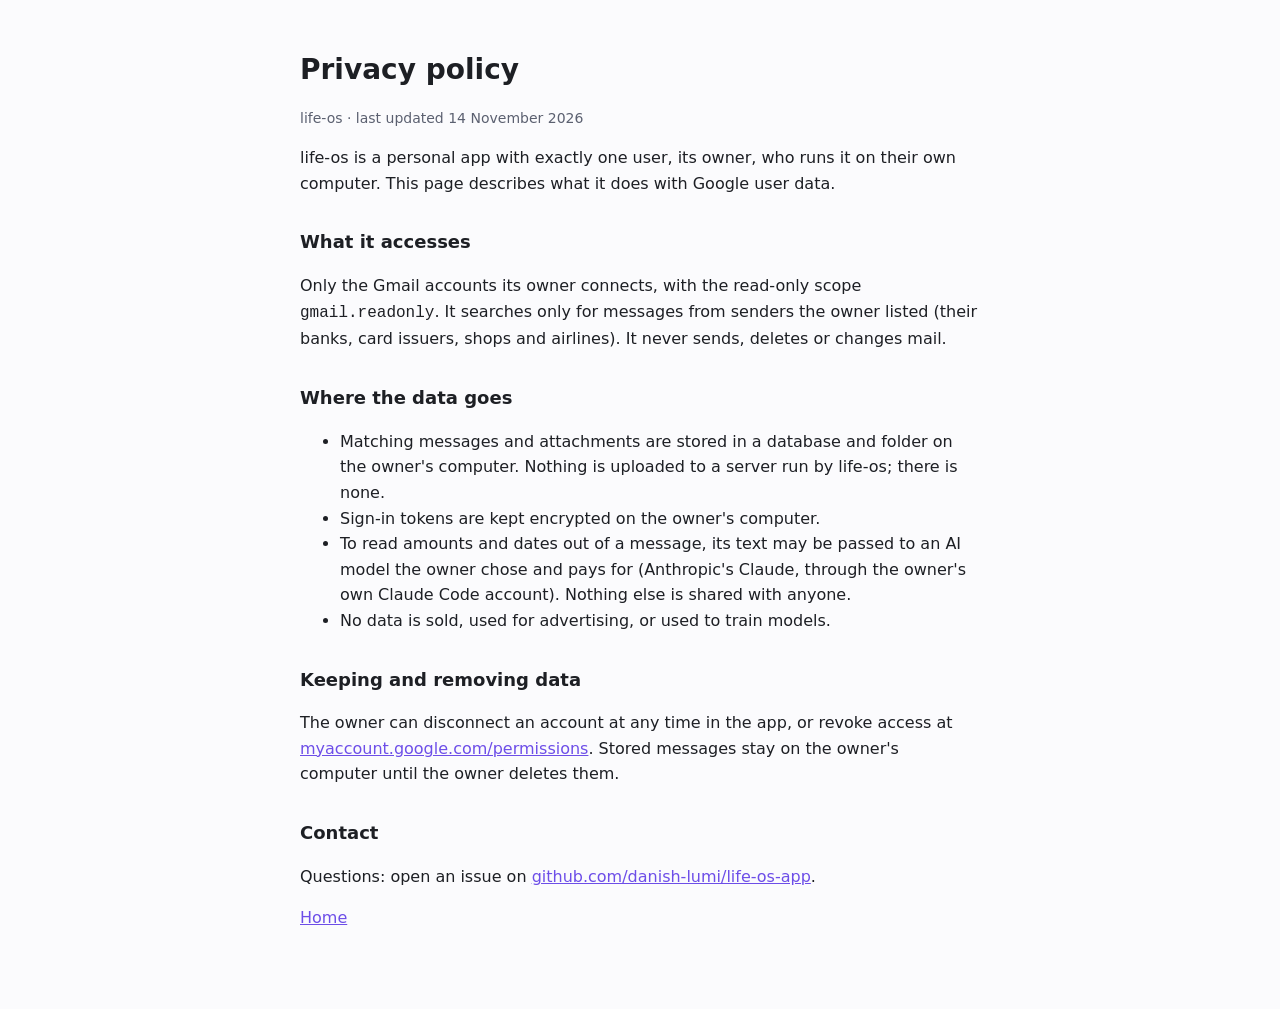
==== privacy.html @ 67cc4e5b "Home page and privacy policy for the life-os Google sign-in Co-Authored-By: Claude Opus 5.5 <noreply" ====
<!doctype html>
<html lang="en">
<head>
<meta charset="utf-8">
<meta name="viewport" content="width=device-width, initial-scale=1">
<title>life-os privacy policy</title>
<link rel="stylesheet" href="style.css">
</head>
<body>
<main>
<h1>Privacy policy</h1>
<p class="muted">life-os · last updated 14 November 2026</p>

<p>life-os is a personal app with exactly one user, its owner, who runs it on their own computer. This page describes what it does with Google user data.</p>

<h2>What it accesses</h2>
<p>Only the Gmail accounts its owner connects, with the read-only scope <code>gmail.readonly</code>. It searches only for messages from senders the owner listed (their banks, card issuers, shops and airlines). It never sends, deletes or changes mail.</p>

<h2>Where the data goes</h2>
<ul>
<li>Matching messages and attachments are stored in a database and folder on the owner's computer. Nothing is uploaded to a server run by life-os; there is none.</li>
<li>Sign-in tokens are kept encrypted on the owner's computer.</li>
<li>To read amounts and dates out of a message, its text may be passed to an AI model the owner chose and pays for (Anthropic's Claude, through the owner's own Claude Code account). Nothing else is shared with anyone.</li>
<li>No data is sold, used for advertising, or used to train models.</li>
</ul>

<h2>Keeping and removing data</h2>
<p>The owner can disconnect an account at any time in the app, or revoke access at <a href="https://myaccount.google.com/permissions">myaccount.google.com/permissions</a>. Stored messages stay on the owner's computer until the owner deletes them.</p>

<h2>Contact</h2>
<p>Questions: open an issue on <a href="https://github.com/danish-lumi/life-os-app">github.com/danish-lumi/life-os-app</a>.</p>

<p><a href="index.html">Home</a></p>
</main>
</body>
</html>
---- style.css ----
:root { color-scheme: light dark; --fg: #1d1f24; --muted: #5b6070; --bg: #fbfbfd; --accent: #6d4ee8; }
@media (prefers-color-scheme: dark) { :root { --fg: #ededf3; --muted: #9a9eab; --bg: #0b0c10; --accent: #b4a6fb; } }
body { margin: 0; background: var(--bg); color: var(--fg); font: 16px/1.6 system-ui, -apple-system, Segoe UI, sans-serif; }
main { max-width: 680px; margin: 0 auto; padding: 48px 20px 64px; }
h1 { font-size: 28px; margin: 0 0 8px; }
h2 { font-size: 18px; margin: 32px 0 8px; }
p, li { color: var(--fg); }
.muted { color: var(--muted); font-size: 14px; }
a { color: var(--accent); }
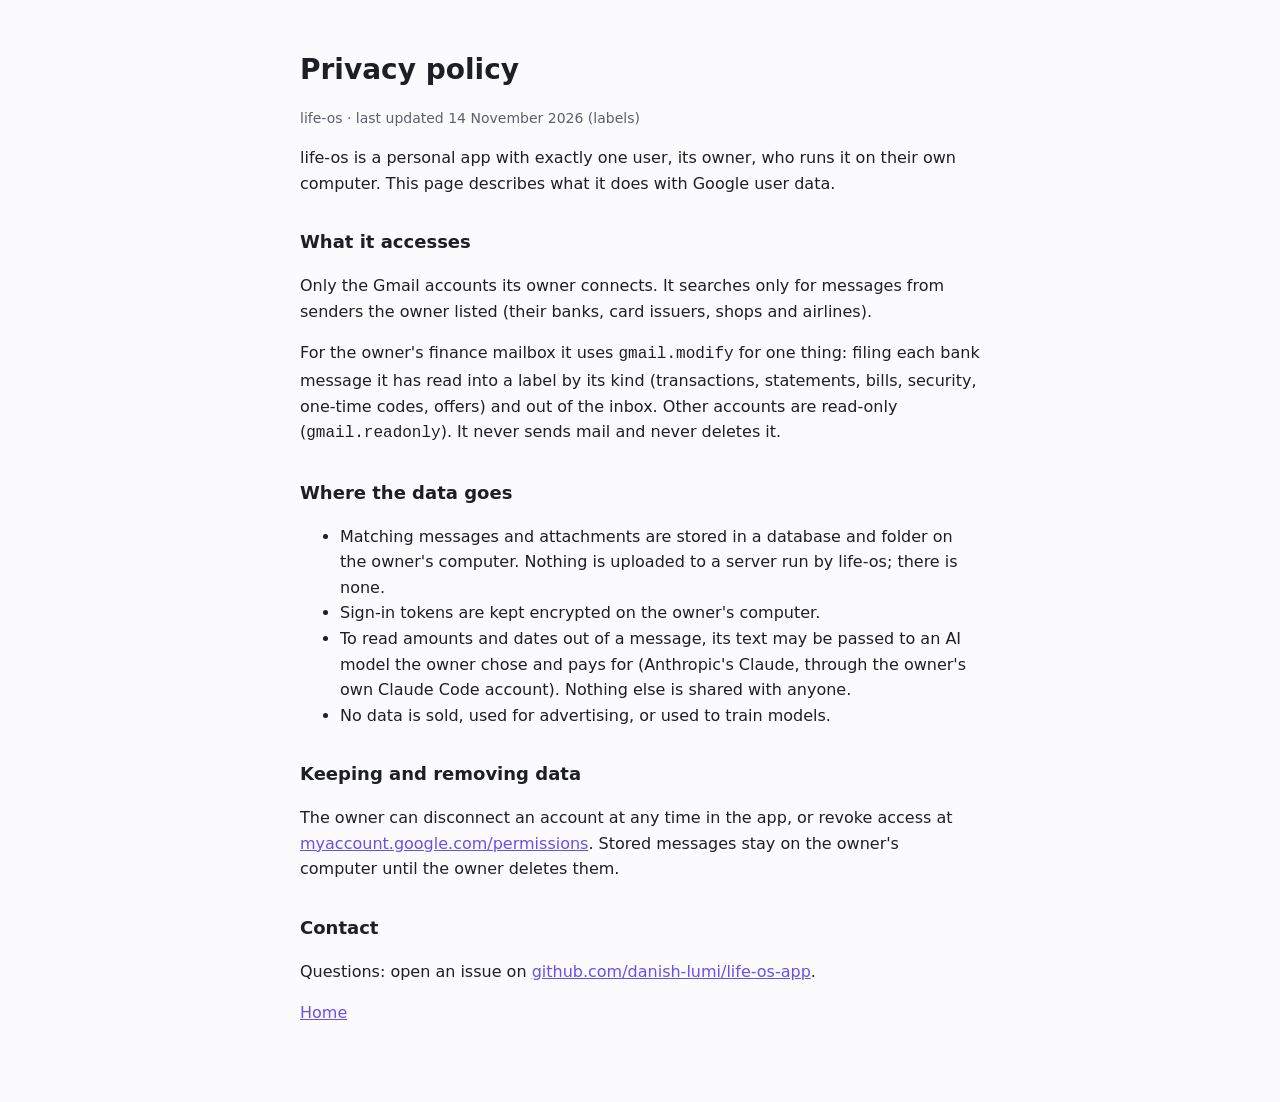
==== commit 0f1edea9: "Privacy: the finance mailbox's mail is filed into labels (gmail.modify) Co-Authored-By: Claude Opus " ====
--- a/privacy.html
+++ b/privacy.html
@@ -9,12 +9,13 @@
 <body>
 <main>
 <h1>Privacy policy</h1>
-<p class="muted">life-os · last updated 14 November 2026</p>
+<p class="muted">life-os · last updated 14 November 2026 (labels)</p>
 
 <p>life-os is a personal app with exactly one user, its owner, who runs it on their own computer. This page describes what it does with Google user data.</p>
 
 <h2>What it accesses</h2>
-<p>Only the Gmail accounts its owner connects, with the read-only scope <code>gmail.readonly</code>. It searches only for messages from senders the owner listed (their banks, card issuers, shops and airlines). It never sends, deletes or changes mail.</p>
+<p>Only the Gmail accounts its owner connects. It searches only for messages from senders the owner listed (their banks, card issuers, shops and airlines).</p>
+<p>For the owner's finance mailbox it uses <code>gmail.modify</code> for one thing: filing each bank message it has read into a label by its kind (transactions, statements, bills, security, one-time codes, offers) and out of the inbox. Other accounts are read-only (<code>gmail.readonly</code>). It never sends mail and never deletes it.</p>
 
 <h2>Where the data goes</h2>
 <ul>
